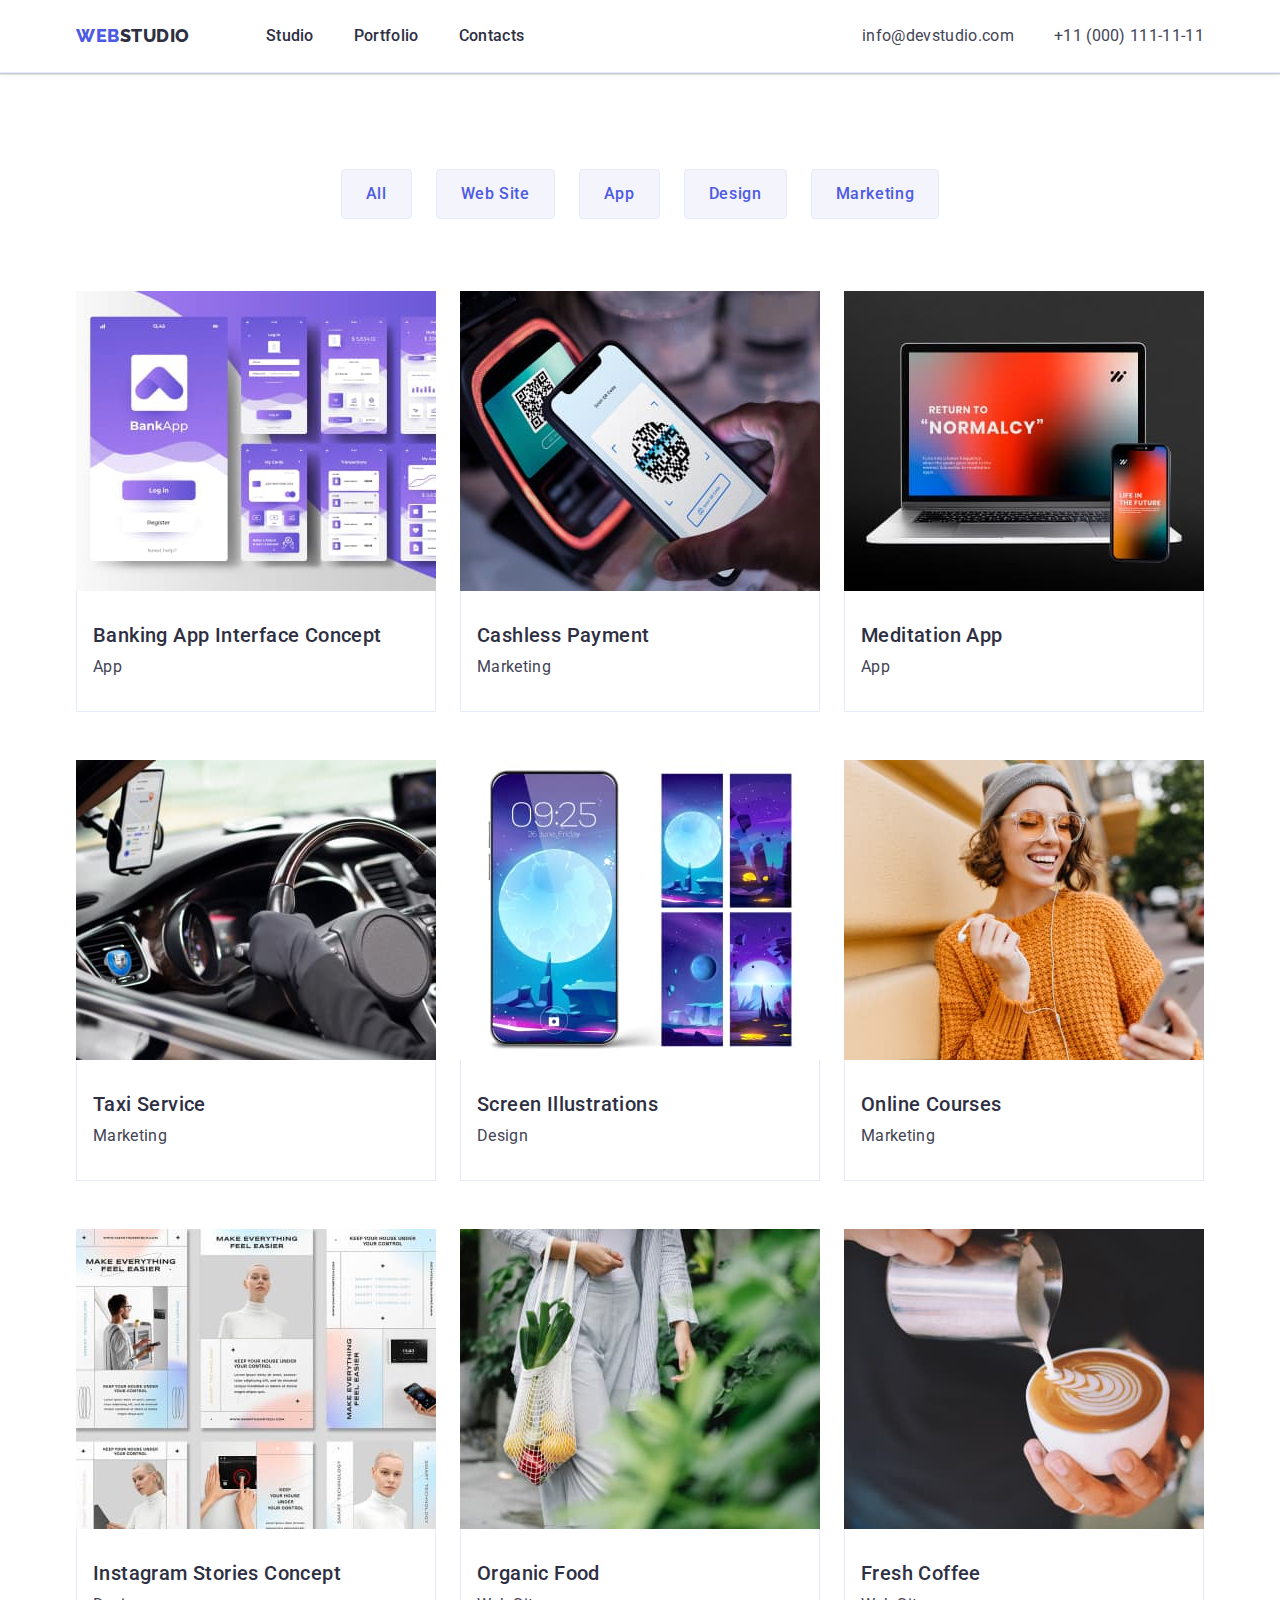
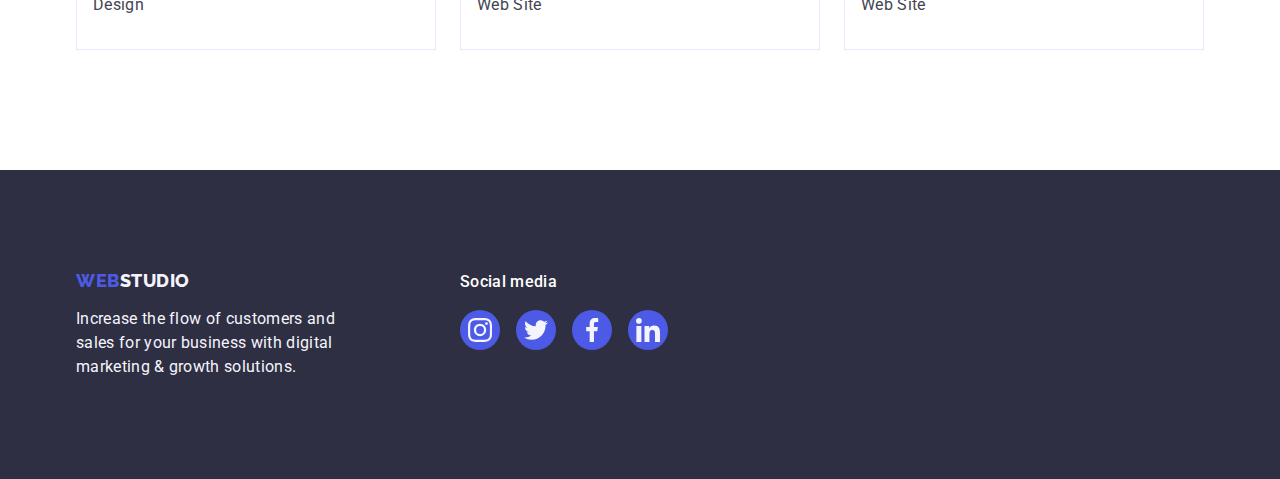
==== portfolio.html @ 433a804f "Initial commit" ====
<!DOCTYPE html>
<html lang="en">
  <head>
    <meta charset="UTF-8" />
    <meta http-equiv="X-UA-Compatible" content="IE=edge" />
    <meta name="viewport" content="width=device-width, initial-scale=1.0" />

    <link rel="preconnect" href="https://fonts.googleapis.com" />
    <link rel="preconnect" href="https://fonts.gstatic.com" crossorigin />
    <link
      href="https://fonts.googleapis.com/css2?family=Raleway:wght@800&family=Roboto:wght@400;500;700;900&display=swap"
      rel="stylesheet"
    />
    <link
      rel="stylesheet"
      href="https://cdn.jsdelivr.net/npm/modern-normalize@1.1.0/modern-normalize.min.css"
    />
    <link rel="stylesheet" href="./css/styles.css" />

    <title>Document</title>
  </head>
  <body>
    <header class="header-doun-line">
      <!-- navigation menu  -->
      <div class="header-container container">
        <nav class="header-nav">
          <a class="header-logo link" href="./index.html">
            Web<span class="header-studio-color">Studio</span>
          </a>
          <ul class="header-nav-list list">
            <li>
              <a href="./index.html" class="header-link link">Studio</a>
            </li>
            <li>
              <a href="./portfolio.html" class="header-link link">Portfolio</a>
            </li>
            <li>
              <a href="" class="header-link link">Contacts</a>
            </li>
          </ul>
        </nav>
        <address class="list">
          <ul class="header-list-address list">
            <li>
              <a class="header-adaress link" href="mailto:info@devstudio.com"
                >info@devstudio.com</a
              >
            </li>
            <li>
              <a class="header-adaress link" href="tel:+110001111111"
                >+11 (000) 111-11-11</a
              >
            </li>
          </ul>
        </address>
      </div>
    </header>
    <!-- main -->
    <main>
      <section class="pf-main">
        <!-- potfolio button -->
        <div class="container">
          <h1 class="portfolio-heading">portfolio list</h1>
          <ul class="pf-btn-container list">
            <li>
              <button class="pf-btn cursor-focus-pf" type="button">All</button>
            </li>
            <li>
              <button class="pf-btn cursor-focus-pf" type="button">
                Web Site
              </button>
            </li>
            <li>
              <button class="pf-btn cursor-focus-pf" type="button">App</button>
            </li>
            <li>
              <button class="pf-btn cursor-focus-pf" type="button">
                Design
              </button>
            </li>
            <li>
              <button class="pf-btn cursor-focus-pf" type="button">
                Marketing
              </button>
            </li>
          </ul>

          <!-- portfolio img -->

          <ul class="portfolio-container list">
            <li class="pf-list">
              <a class="pf-link link" href="">
                <img
                  src="./images/portfolio/img-1.jpg"
                  alt="Banking App Interface Concept"
                  width="360"
                  height="300"
                />
                <div class="pf-div">
                  <h2 class="project-heading">Banking App Interface Concept</h2>
                  <p class="project-direction">App</p>
                </div>
              </a>
            </li>
            <li class="pf-list">
              <a class="pf-link link" href="">
                <img
                  src="./images/portfolio/img-2.jpg"
                  alt="Cashless Payment"
                  width="360"
                  height="300"
                />
                <div class="pf-div">
                  <h2 class="project-heading">Cashless Payment</h2>
                  <p class="project-direction">Marketing</p>
                </div>
              </a>
            </li>
            <li class="pf-list">
              <a class="pf-link link" href="">
                <img
                  src="./images/portfolio/img-3.jpg"
                  alt="Meditation App"
                  width="360"
                  height="300"
                />
                <div class="pf-div">
                  <h2 class="project-heading">Meditation App</h2>
                  <p class="project-direction">App</p>
                </div>
              </a>
            </li>
            <li class="pf-list">
              <a class="pf-link link" href="">
                <img
                  src="./images/portfolio/img-4.jpg"
                  alt="Taxi Service"
                  width="360"
                  height="300"
                />
                <div class="pf-div">
                  <h2 class="project-heading">Taxi Service</h2>
                  <p class="project-direction">Marketing</p>
                </div>
              </a>
            </li>
            <li class="pf-list">
              <a class="pf-link link" href="">
                <img
                  src="./images/portfolio/img-5.jpg"
                  alt="Screen Illustrations"
                  width="360"
                  height="300"
                />
                <div class="pf-div">
                  <h2 class="project-heading">Screen Illustrations</h2>
                  <p class="project-direction">Design</p>
                </div>
              </a>
            </li>
            <li class="pf-list">
              <a class="pf-link link" href="">
                <img
                  src="./images/portfolio/img-6.jpg"
                  alt="Online Courses"
                  width="360"
                  height="300"
                />
                <div class="pf-div">
                  <h2 class="project-heading">Online Courses</h2>
                  <p class="project-direction">Marketing</p>
                </div>
              </a>
            </li>
            <li class="pf-list">
              <a class="pf-link link" href="">
                <img
                  src="./images/portfolio/img-7.jpg"
                  alt="Instagram Stories Concept"
                  width="360"
                  height="300"
                />
                <div class="pf-div">
                  <h2 class="project-heading">Instagram Stories Concept</h2>
                  <p class="project-direction">Design</p>
                </div>
              </a>
            </li>
            <li class="pf-list">
              <a class="pf-link link" href="">
                <img
                  src="./images/portfolio/img-8.jpg"
                  alt="Organic Food"
                  width="360"
                  height="300"
                />
                <div class="pf-div">
                  <h2 class="project-heading">Organic Food</h2>
                  <p class="project-direction">Web Site</p>
                </div>
              </a>
            </li>
            <li class="pf-list">
              <a class="pf-link link" href="">
                <img
                  src="./images/portfolio/img-9.jpg"
                  alt="Fresh Coffee"
                  width="360"
                  height="300"
                />
                <div class="pf-div">
                  <h2 class="project-heading">Fresh Coffee</h2>
                  <p class="project-direction">Web Site</p>
                </div>
              </a>
            </li>
          </ul>
        </div>
      </section>
    </main>
    <!-- footer section -->
    <footer class="footer-section">
      <div class="footer-container container">
        <div class="footer-left-side">
          <a class="footer-logo link" href="./index.html">
            Web<span class="studio-footer-color">Studio</span>
          </a>
          <p class="footer-indent">
            Increase the flow of customers and sales for your business with
            digital marketing & growth solutions.
          </p>
        </div>
        <div class="footer-right-side">
          <p class="footer-indent-social">Social media</p>
          <ul class="footer-socials list">
            <li class="footer-li">
              <a
                class="footer-social-link link"
                href=""
                target="_blank"
                rel="noopener noreferrer"
                aria-label="Instagram icon"
              >
                <svg class="footer-svg" width="24" height="24">
                  <use href="./images/icon.svg#icon-instagram"></use>
                </svg>
              </a>
            </li>
            <li class="footer-li">
              <a
                class="footer-social-link link"
                href=""
                target="_blank"
                rel="noopener noreferrer"
                aria-label="Twitter icon"
              >
                <svg class="footer-svg" width="24" height="24">
                  <use href="./images/icon.svg#icon-twitter"></use>
                </svg>
              </a>
            </li>
            <li class="footer-li">
              <a
                class="footer-social-link link"
                href=""
                target="_blank"
                rel="noopener noreferrer"
                aria-label="Facebook icon"
              >
                <svg class="footer-svg" width="24" height="24">
                  <use href="./images/icon.svg#icon-facebook"></use>
                </svg>
              </a>
            </li>
            <li class="footer-li">
              <a
                class="footer-social-link link"
                href=""
                target="_blank"
                rel="noopener noreferrer"
                aria-label="Linkedinicon"
              >
                <svg class="footer-svg" width="24" height="24">
                  <use href="./images/icon.svg#icon-linkedin"></use>
                </svg>
              </a>
            </li>
          </ul>
        </div>
      </div>
    </footer>
  </body>
</html>
---- css/styles.css ----
:root {
  --heading-color: #2e2f42;
  --text-color: #434455;
  --logo-clr-web: #4d5ae5;
  --logo-clr-dark: #2e2f42;
  --logo-clr-light: #f4f4fd;
  --background-page: #ffffff;
  --header-link-normal: #2e2f42;
  --header-link-hover: #404bbf;
  --address-normal: #434455;
  --address-hover: #404bbf;
}

body {
  font-family: "Raleway", sans-serif;
  font-family: "Roboto", sans-serif;
  color: var(--text-color);
  background-color: var(--background-page);
}

/* reset start */
h1,
h2,
h3,
h4,
h5,
h6,
p {
  margin: 0;
}

img {
  display: block;
}

.list {
  list-style: none;
  padding: 0;
  margin: 0;
}

.link {
  text-decoration: none;
}

.section {
  padding-top: 120px;
  padding-bottom: 120px;
}

.container {
  width: 1158px;
  margin-left: auto;
  margin-right: auto;
  padding-left: 15px;
  padding-right: 15px;
}

/* header  */
.header-doun-line {
  border-bottom: 1px solid #e7e9fc;
  box-shadow: 0px 2px 1px rgba(46, 47, 66, 0.08),
    0px 1px 1px rgba(46, 47, 66, 0.16), 0px 1px 6px rgba(46, 47, 66, 0.08);
}

.header-container {
  display: flex;
  align-items: center;
}

.header-logo {
  font-family: "Raleway", sans-serif;
  font-style: normal;
  font-weight: 800;
  font-size: 18px;
  line-height: 1.17;
  display: flex;
  align-items: center;
  letter-spacing: 0.03em;
  text-transform: uppercase;
  color: var(--logo-clr-web);
  margin-right: 76px;
  padding-top: 24px;
  padding-bottom: 24px;
}

.header-studio-color {
  color: var(--logo-clr-dark);
}

.header-nav {
  display: flex;
  align-items: center;
  margin-right: auto;
}

.header-nav-list {
  display: flex;
  align-items: center;
  gap: 40px;
}

.header-link {
  display: block;
  padding-top: 24px;
  padding-bottom: 24px;
  font-weight: 500;
  font-size: 16px;
  line-height: 1.5;
  letter-spacing: 0.02em;
  color: var(--header-link-normal);
}

.header-link:hover,
.header-link:focus {
  color: var(--header-link-hover);
}

.header-adaress {
  display: block;
  padding-top: 24px;
  padding-bottom: 24px;
  font-style: normal;
  font-size: 16px;
  line-height: 1.5;
  letter-spacing: 0.02em;
  color: var(--address-normal);
}

.header-adaress:hover,
.header-adaress:focus {
  color: var(--address-hover);
}

.header-list-address {
  display: flex;
  gap: 40px;
}

/* hero */
.hero-section {
  padding-top: 188px;
  padding-bottom: 188px;
  max-width: 1440px;
  margin-right: auto;
  margin-left: auto;
  background-color: rgba(46, 47, 66, 0.7);
  background-image: linear-gradient(
      rgba(46, 47, 66, 0.7),
      rgba(46, 47, 66, 0.7)
    ),
    url(../images/hero/herobg.jpg);
  background-repeat: no-repeat;
  background-position: center;
  background-size: cover;
}

.hero-heading {
  font-family: "Roboto", sans-serif;
  font-weight: 700;
  font-size: 56px;
  line-height: 1.07;
  text-align: center;
  letter-spacing: 0.02em;
  color: #ffffff;
  max-width: 496px;
  margin-right: auto;
  margin-bottom: 48px;
  margin-left: auto;
}

.hero-button {
  font-family: "Roboto", sans-serif;
  font-weight: 500;
  font-size: 16px;
  line-height: 1.5;
  display: block;
  letter-spacing: 0.04em;
  color: #ffffff;
  background: #4d5ae5;
  min-width: 169px;
  height: 56px;
  padding: 16px 32px;
  border: none;
  box-shadow: 0px 4px 4px rgba(0, 0, 0, 0.15);
  border-radius: 4px;
  margin-left: auto;
  margin-right: auto;
  cursor: pointer;
}

.hero-button:hover,
.hero-button:focus {
  background: #404bbf;
  cursor: pointe;
}

/* studio */

.section {
  padding: 120px 0;
}

.studio-heading-none {
  position: absolute;
  width: 1px;
  height: 1px;
  margin: -1px;
  border: 0;
  padding: 0;
  white-space: nowrap;
  clip-path: inset(100%);
  clip: rect(0 0 0 0);
  overflow: hidden;
}

.studio-container {
  min-height: 388px;
  padding-top: 120px;
  padding-right: 15px;
  padding-bottom: 120px;
  padding-left: 15px;
}

.studio-container-ul {
  display: flex;
  gap: 24px;
}

.studio-list-item {
  flex-basis: calc((100% - 72px) / 4);
}

.studio-container-div {
  display: flex;
  justify-content: center;
  align-items: center;
  width: 264px;
  height: 112px;
  background: #f4f4fd;
  border-radius: 4px;
  margin-bottom: 8px;
}

.studio-heading {
  font-weight: 500;
  font-size: 20px;
  line-height: 1.2;
  letter-spacing: 0.02em;
  color: var(--heading-color);
  margin-bottom: 8px;
}

.studio-indent {
  font-size: 16px;
  line-height: 1.5;
  letter-spacing: 0.02em;
  color: var(--text-color);
}

/* What are we doing */
.doing-heading {
  font-weight: 700;
  font-size: 36px;
  line-height: 1.11;
  text-align: center;
  letter-spacing: 0.02em;
  text-transform: capitalize;
  color: var(--heading-color);
  margin-bottom: 72px;
}

.doing-container {
  display: flex;
  gap: 24px;
}

.doing-list {
  width: calc((100% - 48px) / 3);
}

.doing-container-content {
  padding-bottom: 120px;
}

/* our team section */
.team-section {
  background-color: #f4f4fd;
  padding-top: 120px;
  padding-bottom: 120px;
}

.team-heading {
  font-weight: 700;
  font-size: 36px;
  line-height: 1.11;
  text-align: center;
  letter-spacing: 0.02em;
  text-transform: capitalize;
  color: var(--heading-color);
  margin-bottom: 72px;
}

.team-container {
  display: flex;
  gap: 24px;
}

.team-style-list {
  background-color: #ffffff;
  box-shadow: 0px 1px 6px rgba(46, 47, 66, 0.08),
    0px 1px 1px rgba(46, 47, 66, 0.16), 
    0px 2px 1px rgba(46, 47, 66, 0.08);
  border-radius: 0px 0px 4px 4px;
}

.team-name-position {
  padding: 32px 0;
  border-radius: 0px 0px 4px 4px;
}

.team-name-heading {
  font-weight: 500;
  font-size: 20px;
  line-height: 1.2;
  text-align: center;
  letter-spacing: 0.02em;
  color: var(--heading-color);
  margin-bottom: 8px;
}

.team-position {
  padding-top: 8px;
  font-size: 16px;
  line-height: 1.5;
  text-align: center;
  letter-spacing: 0.02em;
  color: var(--text-color);
  margin-bottom: 8px;
}

/* social-link */
.socials {
  display: flex;
  justify-content: center;
  gap: 24px;
}

.social-link {
  display: flex;
  justify-content: center;
  align-items: center;
  width: 40px;
  height: 40px;
  background-color: #4d5ae5;
  border-radius: 50%;
}

.social-link:hover,
.social-link:focus {
  background-color: #404bbf;
}

.socials-svg {
  fill: #f4f4fd;
}

/* customers */
.customers-heading {
  font-family: "Roboto";
  font-style: normal;
  font-weight: 700;
  font-size: 36px;
  line-height: 1.1;
  text-align: center;
  letter-spacing: 0.02em;
  text-transform: capitalize;
  color: #2e2f42;
  margin-bottom: 72px;
}

.customers-ul {
  display: flex;
  gap: 24px;
}

.customers-icon {
  width: calc((100% - 120px) / 6);
  height: 88px;
}

.customers-a {
  color: #8e8f99;
  display: flex;
  justify-content: center;
  align-items: center;
  width: 100%;
  height: 100%;
  border: 1px solid #8e8f99;
  border-radius: 4px;
}
.customers-a:hover,
.customers-a:focus {
  color: #404bbf;
  border-color: #404bbf;
}

.customers-svg {
  fill: currentColor;
}

/* footer sectio */
.footer-section {
  padding-top: 100px;
  padding-bottom: 100px;
  background-color: #2e2f42;
}

.footer-container {
  display: flex;
  align-items: baseline;
  gap: 120px;
}

.footer-left-side {
}
.footer-right-side {
}

.footer-logo {
  font-family: "Raleway", sans-serif;
  font-style: normal;
  font-weight: 800;
  font-size: 18px;
  line-height: 1.17;
  display: inline-block;
  align-items: center;
  letter-spacing: 0.03em;
  text-transform: uppercase;
  color: var(--logo-clr-web);
  margin-bottom: 16px;
}

.studio-footer-color {
  color: var(--logo-clr-light);
}

.footer-indent {
  width: 264px;
  font-size: 16px;
  line-height: 1.5;
  letter-spacing: 0.02em;
  color: #f4f4fd;
}

/* social-link */
.footer-indent-social {
  font-family: "Roboto";
  font-style: normal;
  font-weight: 500;
  font-size: 16px;
  line-height: 1.5;
  letter-spacing: 0.02em;
  color: #ffffff;
  margin-bottom: 16px;
}

.footer-socials {
  display: flex;
  justify-content: center;
  gap: 16px;
}

.footer-social-link {
  display: flex;
  justify-content: center;
  align-items: center;
  width: 40px;
  height: 40px;
  background-color: #4d5ae5;
  border-radius: 50%;
}

.footer-social-link:hover,
.footer-social-link:focus {
  background-color: #31d0aa;
}

.footer-svg {
  fill: #f4f4fd;
}

/* --------- */
/* portfolio */
/* --------- */

/* main */
.pf-main {
  padding-top: 96px;
  padding-bottom: 120px;
}

.portfolio-heading {
  position: absolute;
  width: 1px;
  height: 1px;
  margin: -1px;
  border: 0;
  padding: 0;
  white-space: nowrap;
  clip-path: inset(100%);
  clip: rect(0 0 0 0);
  overflow: hidden;
}

.pf-btn-container {
  display: flex;
  justify-content: center;
  gap: 24px;
  margin-bottom: 72px;
}

.pf-btn {
  font-family: "Roboto", sans-serif;
  font-style: normal;
  font-weight: 500;
  font-size: 16px;
  line-height: 1.5;
  display: flex;
  letter-spacing: 0.04em;
  color: #4d5ae5;
  background-color: #f4f4fd;
  border: 1px solid #e7e9fc;
  padding: 12px 24px;
  border-radius: 4px;
  border-radius: 4px;
}

.cursor-focus-pf {
  cursor: pointer;
}

.pf-btn:hover,
.pf-btn:focus {
  background: #404bbf;
  color: #ffffff;
  border: 1px solid transparent;
  box-shadow: 0px 3px 1px rgba(0, 0, 0, 0.1), 0px 2px 1px rgba(0, 0, 0, 0.08),
    0px 2px 2px rgba(0, 0, 0, 0.12);
}

/* portfolio */

.portfolio-container {
  display: flex;
  flex-wrap: wrap;
  column-gap: 24px;
  row-gap: 48px;
}

.pf-list {
  width: calc((100% - 48px) / 3);
}

.pf-link {
  display: block;
}

.pf-link:hover,
.pf-link:focus {
  /* border: 1px solid #f4f4fd; */
  box-shadow: 0px 1px 6px rgba(46, 47, 66, 0.08),
    0px 1px 1px rgba(46, 47, 66, 0.16), 0px 2px 1px rgba(46, 47, 66, 0.08);
}

.pf-div {
  padding: 32px 16px;
  border: 1px solid #e7e9fc;
  border-top: none;
}

.project-heading {
  font-weight: 500;
  font-size: 20px;
  line-height: 1.2;
  letter-spacing: 0.02em;
  color: var(--heading-color);
  margin-bottom: 8px;
}

.project-direction {
  font-size: 16px;
  line-height: 1.5;
  letter-spacing: 0.02em;
  color: var(--text-color);
}
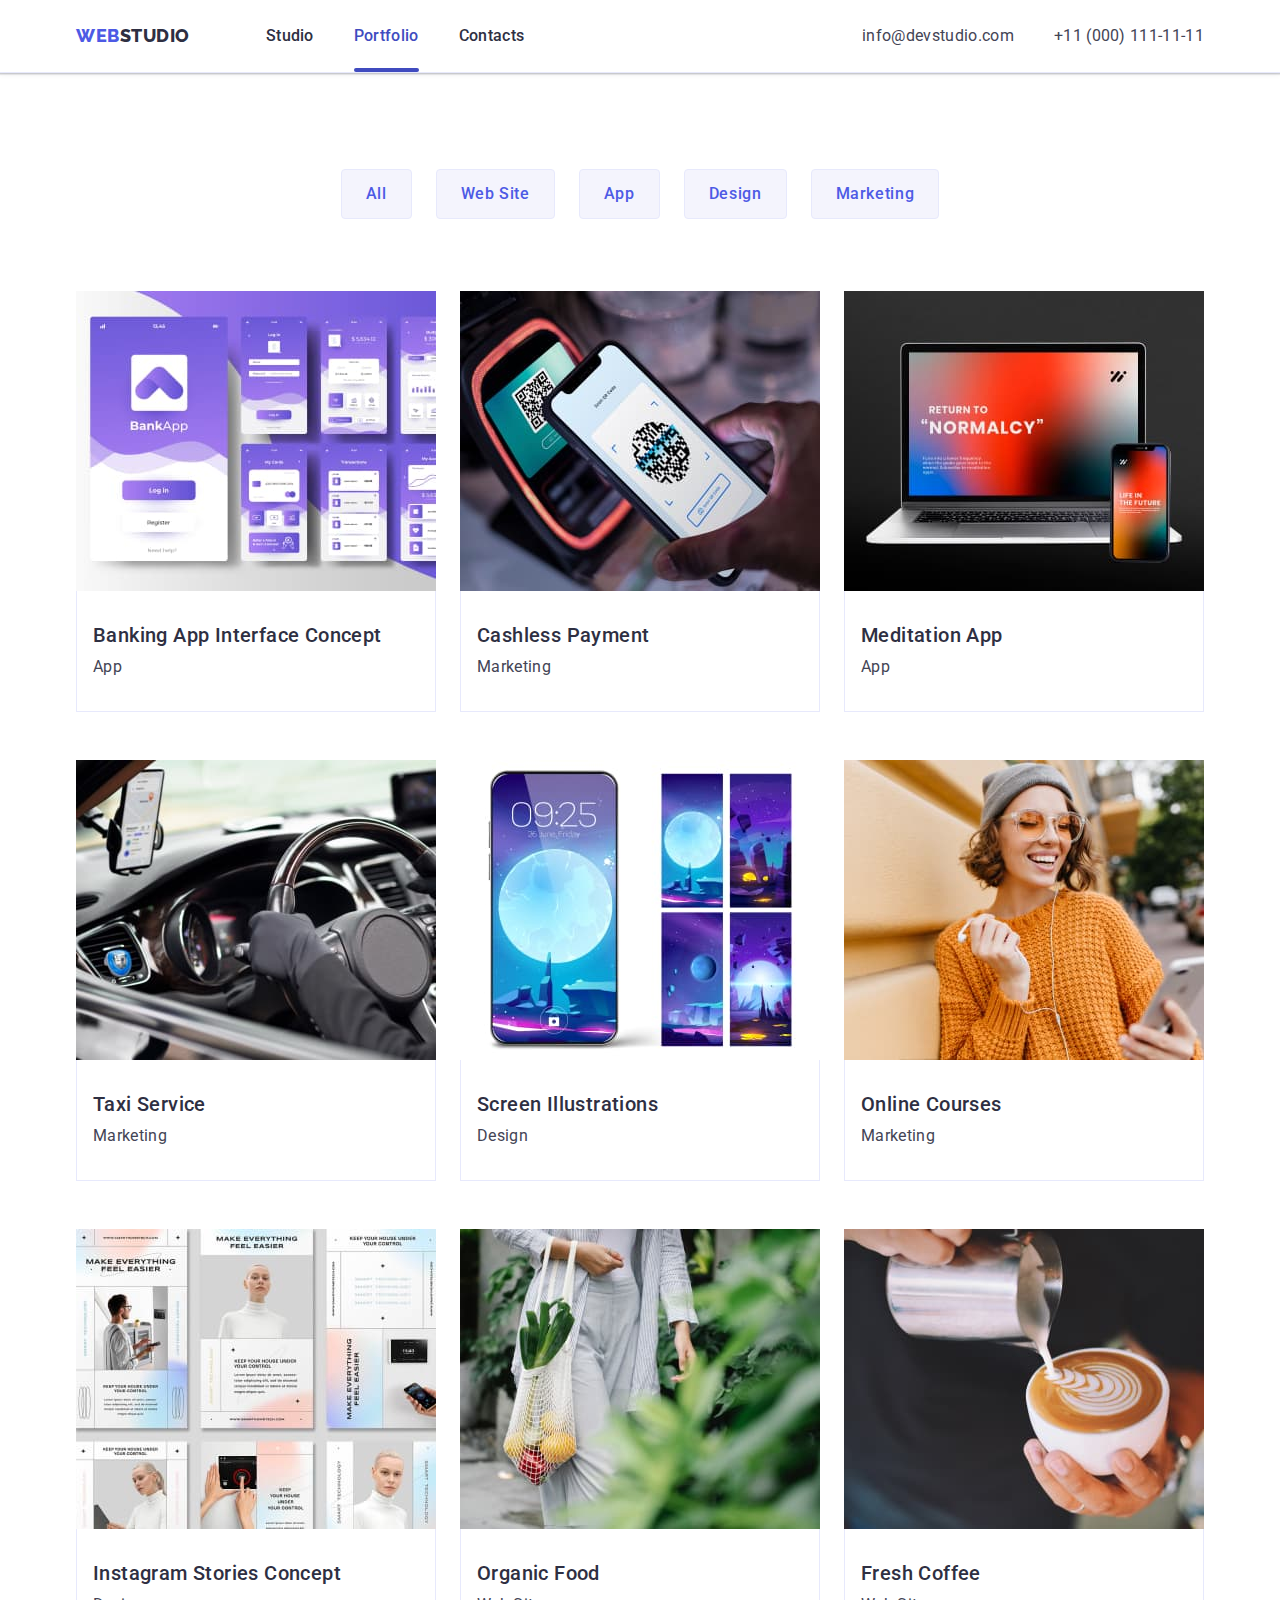
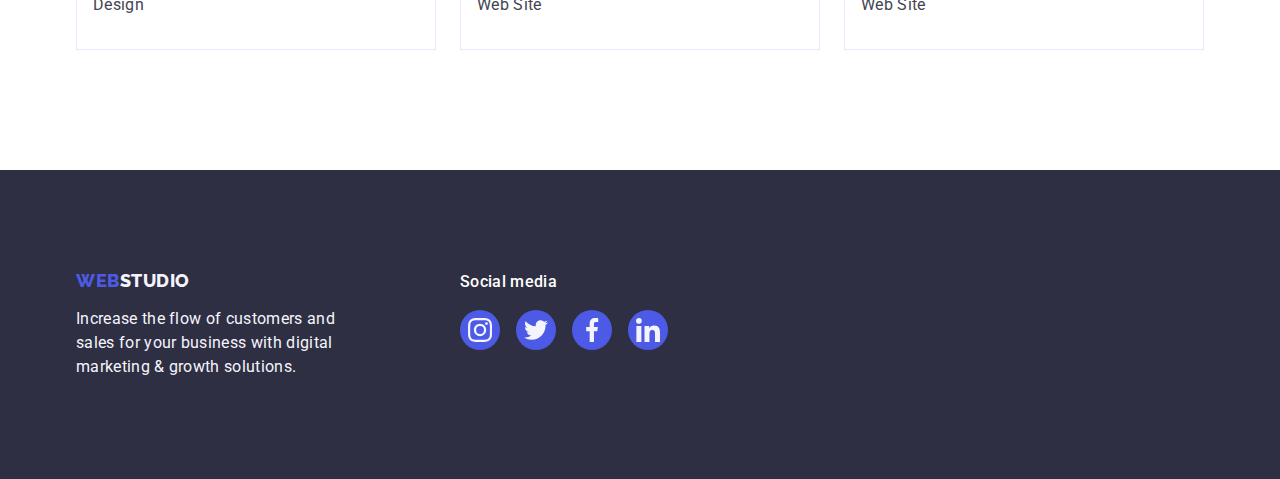
==== commit ee5a0ed7: "up1930" ====
--- a/portfolio.html
+++ b/portfolio.html
@@ -29,13 +29,15 @@
           </a>
           <ul class="header-nav-list list">
             <li>
-              <a href="./index.html" class="header-link link">Studio</a>
-            </li>
-            <li>
-              <a href="./portfolio.html" class="header-link link">Portfolio</a>
-            </li>
-            <li>
-              <a href="" class="header-link link">Contacts</a>
+              <a class="header-link link" href="./index.html">Studio</a>
+            </li>
+            <li>
+              <a class="header-link current link" href="./portfolio.html"
+                >Portfolio</a
+              >
+            </li>
+            <li>
+              <a class="header-link link" href="">Contacts</a>
             </li>
           </ul>
         </nav>
@@ -90,12 +92,21 @@
           <ul class="portfolio-container list">
             <li class="pf-list">
               <a class="pf-link link" href="">
-                <img
-                  src="./images/portfolio/img-1.jpg"
-                  alt="Banking App Interface Concept"
-                  width="360"
-                  height="300"
-                />
+                <div class="pf-link-popup">
+                  <img
+                    src="./images/portfolio/img-1.jpg"
+                    alt="Banking App Interface Concept"
+                    width="360"
+                    height="300"
+                  />
+                  <div class="overlay">
+                    <p class="popup-text">
+                      14 Stylish and User-Friendly App Design Concepts · Task
+                      Manager App · Calorie Tracker App · Exotic Fruit Ecommerce
+                      App · Cloud Storage App
+                    </p>
+                  </div>
+                </div>
                 <div class="pf-div">
                   <h2 class="project-heading">Banking App Interface Concept</h2>
                   <p class="project-direction">App</p>
--- a/css/styles.css
+++ b/css/styles.css
@@ -69,46 +69,50 @@
 }
 
 .header-logo {
+  margin-right: 76px;
+  padding-top: 24px;
+  padding-bottom: 24px;
+  display: flex;
+  align-items: center;
   font-family: "Raleway", sans-serif;
   font-style: normal;
   font-weight: 800;
   font-size: 18px;
   line-height: 1.17;
-  display: flex;
-  align-items: center;
   letter-spacing: 0.03em;
   text-transform: uppercase;
   color: var(--logo-clr-web);
-  margin-right: 76px;
+}
+
+.header-studio-color {
+  color: var(--logo-clr-dark);
+}
+
+.header-nav {
+  display: flex;
+  align-items: center;
+  margin-right: auto;
+}
+
+.header-nav-list {
+  display: flex;
+  align-items: center;
+  gap: 40px;
+}
+
+.header-link {
+  position: relative;
   padding-top: 24px;
   padding-bottom: 24px;
-}
-
-.header-studio-color {
-  color: var(--logo-clr-dark);
-}
-
-.header-nav {
-  display: flex;
-  align-items: center;
-  margin-right: auto;
-}
-
-.header-nav-list {
-  display: flex;
-  align-items: center;
-  gap: 40px;
-}
-
-.header-link {
   display: block;
-  padding-top: 24px;
-  padding-bottom: 24px;
   font-weight: 500;
   font-size: 16px;
   line-height: 1.5;
   letter-spacing: 0.02em;
   color: var(--header-link-normal);
+  transition-property: color, background-color;
+  transition-duration: 250ms;
+  transition-timing-function: cubic-bezier(0.4, 0, 0.2, 1);
 }
 
 .header-link:hover,
@@ -116,15 +120,39 @@
   color: var(--header-link-hover);
 }
 
+.header-link::after {
+  content: "";
+  position: absolute;
+  bottom: 0;
+  left: 0;
+  width: 100%;
+  height: 4px;
+  display: block;
+  border-radius: 2px;
+}
+
+.header-link.current {
+  color: var(--header-link-hover);
+}
+
+.header-link.current::after,
+.header-link:hover::after,
+.header-link:focus::after {
+  background-color: var(--header-link-hover);
+}
+
 .header-adaress {
-  display: block;
   padding-top: 24px;
   padding-bottom: 24px;
+  display: block;
   font-style: normal;
   font-size: 16px;
   line-height: 1.5;
   letter-spacing: 0.02em;
   color: var(--address-normal);
+  transition-property: color, background-color;
+  transition-duration: 250ms;
+  transition-timing-function: cubic-bezier(0.4, 0, 0.2, 1);
 }
 
 .header-adaress:hover,
@@ -144,18 +172,22 @@
   max-width: 1440px;
   margin-right: auto;
   margin-left: auto;
+  background-repeat: no-repeat;
+  background-position: center;
+  background-size: cover;
   background-color: rgba(46, 47, 66, 0.7);
   background-image: linear-gradient(
       rgba(46, 47, 66, 0.7),
       rgba(46, 47, 66, 0.7)
     ),
     url(../images/hero/herobg.jpg);
-  background-repeat: no-repeat;
-  background-position: center;
-  background-size: cover;
 }
 
 .hero-heading {
+  max-width: 496px;
+  margin-right: auto;
+  margin-bottom: 48px;
+  margin-left: auto;
   font-family: "Roboto", sans-serif;
   font-weight: 700;
   font-size: 56px;
@@ -163,30 +195,30 @@
   text-align: center;
   letter-spacing: 0.02em;
   color: #ffffff;
-  max-width: 496px;
-  margin-right: auto;
-  margin-bottom: 48px;
-  margin-left: auto;
 }
 
 .hero-button {
-  font-family: "Roboto", sans-serif;
-  font-weight: 500;
-  font-size: 16px;
-  line-height: 1.5;
-  display: block;
-  letter-spacing: 0.04em;
-  color: #ffffff;
-  background: #4d5ae5;
   min-width: 169px;
   height: 56px;
   padding: 16px 32px;
+  margin-left: auto;
+  margin-right: auto;
+  display: block;
+  letter-spacing: 0.04em;
+
+  font-family: "Roboto", sans-serif;
+  font-weight: 500;
+  font-size: 16px;
+  line-height: 1.5;
+  color: #ffffff;
+  background: #4d5ae5;
   border: none;
   box-shadow: 0px 4px 4px rgba(0, 0, 0, 0.15);
   border-radius: 4px;
-  margin-left: auto;
-  margin-right: auto;
   cursor: pointer;
+  transition-property: color, background-color;
+  transition-duration: 250ms;
+  transition-timing-function: cubic-bezier(0.4, 0, 0.2, 1);
 }
 
 .hero-button:hover,
@@ -232,23 +264,23 @@
 }
 
 .studio-container-div {
-  display: flex;
-  justify-content: center;
-  align-items: center;
   width: 264px;
   height: 112px;
+  margin-bottom: 8px;
+  display: flex;
+  justify-content: center;
+  align-items: center;
   background: #f4f4fd;
   border-radius: 4px;
+}
+
+.studio-heading {
   margin-bottom: 8px;
-}
-
-.studio-heading {
   font-weight: 500;
   font-size: 20px;
   line-height: 1.2;
   letter-spacing: 0.02em;
   color: var(--heading-color);
-  margin-bottom: 8px;
 }
 
 .studio-indent {
@@ -260,6 +292,7 @@
 
 /* What are we doing */
 .doing-heading {
+  margin-bottom: 72px;
   font-weight: 700;
   font-size: 36px;
   line-height: 1.11;
@@ -267,7 +300,6 @@
   letter-spacing: 0.02em;
   text-transform: capitalize;
   color: var(--heading-color);
-  margin-bottom: 72px;
 }
 
 .doing-container {
@@ -285,12 +317,13 @@
 
 /* our team section */
 .team-section {
-  background-color: #f4f4fd;
   padding-top: 120px;
   padding-bottom: 120px;
+  background-color: #f4f4fd;
 }
 
 .team-heading {
+  margin-bottom: 72px;
   font-weight: 700;
   font-size: 36px;
   line-height: 1.11;
@@ -298,7 +331,6 @@
   letter-spacing: 0.02em;
   text-transform: capitalize;
   color: var(--heading-color);
-  margin-bottom: 72px;
 }
 
 .team-container {
@@ -309,8 +341,7 @@
 .team-style-list {
   background-color: #ffffff;
   box-shadow: 0px 1px 6px rgba(46, 47, 66, 0.08),
-    0px 1px 1px rgba(46, 47, 66, 0.16), 
-    0px 2px 1px rgba(46, 47, 66, 0.08);
+    0px 1px 1px rgba(46, 47, 66, 0.16), 0px 2px 1px rgba(46, 47, 66, 0.08);
   border-radius: 0px 0px 4px 4px;
 }
 
@@ -320,23 +351,23 @@
 }
 
 .team-name-heading {
+  margin-bottom: 8px;
   font-weight: 500;
   font-size: 20px;
   line-height: 1.2;
   text-align: center;
   letter-spacing: 0.02em;
   color: var(--heading-color);
-  margin-bottom: 8px;
 }
 
 .team-position {
   padding-top: 8px;
+  margin-bottom: 8px;
   font-size: 16px;
   line-height: 1.5;
   text-align: center;
   letter-spacing: 0.02em;
   color: var(--text-color);
-  margin-bottom: 8px;
 }
 
 /* social-link */
@@ -347,13 +378,17 @@
 }
 
 .social-link {
-  display: flex;
-  justify-content: center;
-  align-items: center;
   width: 40px;
   height: 40px;
+  display: flex;
+  justify-content: center;
+  align-items: center;
+
   background-color: #4d5ae5;
   border-radius: 50%;
+  transition-property: color, background-color;
+  transition-duration: 250ms;
+  transition-timing-function: cubic-bezier(0.4, 0, 0.2, 1);
 }
 
 .social-link:hover,
@@ -367,6 +402,7 @@
 
 /* customers */
 .customers-heading {
+  margin-bottom: 72px;
   font-family: "Roboto";
   font-style: normal;
   font-weight: 700;
@@ -376,7 +412,6 @@
   letter-spacing: 0.02em;
   text-transform: capitalize;
   color: #2e2f42;
-  margin-bottom: 72px;
 }
 
 .customers-ul {
@@ -390,14 +425,17 @@
 }
 
 .customers-a {
-  color: #8e8f99;
-  display: flex;
-  justify-content: center;
-  align-items: center;
   width: 100%;
   height: 100%;
+  display: flex;
+  justify-content: center;
+  align-items: center;
+  color: #8e8f99;
   border: 1px solid #8e8f99;
   border-radius: 4px;
+  transition-property: color, background-color;
+  transition-duration: 250ms;
+  transition-timing-function: cubic-bezier(0.4, 0, 0.2, 1);
 }
 .customers-a:hover,
 .customers-a:focus {
@@ -428,17 +466,17 @@
 }
 
 .footer-logo {
+  margin-bottom: 16px;
+  display: inline-block;
+  align-items: center;
   font-family: "Raleway", sans-serif;
   font-style: normal;
   font-weight: 800;
   font-size: 18px;
   line-height: 1.17;
-  display: inline-block;
-  align-items: center;
   letter-spacing: 0.03em;
   text-transform: uppercase;
   color: var(--logo-clr-web);
-  margin-bottom: 16px;
 }
 
 .studio-footer-color {
@@ -455,6 +493,7 @@
 
 /* social-link */
 .footer-indent-social {
+  margin-bottom: 16px;
   font-family: "Roboto";
   font-style: normal;
   font-weight: 500;
@@ -462,7 +501,6 @@
   line-height: 1.5;
   letter-spacing: 0.02em;
   color: #ffffff;
-  margin-bottom: 16px;
 }
 
 .footer-socials {
@@ -472,13 +510,16 @@
 }
 
 .footer-social-link {
-  display: flex;
-  justify-content: center;
-  align-items: center;
   width: 40px;
   height: 40px;
+  display: flex;
+  justify-content: center;
+  align-items: center;
   background-color: #4d5ae5;
   border-radius: 50%;
+  transition-property: color, background-color;
+  transition-duration: 250ms;
+  transition-timing-function: cubic-bezier(0.4, 0, 0.2, 1);
 }
 
 .footer-social-link:hover,
@@ -514,26 +555,29 @@
 }
 
 .pf-btn-container {
+  margin-bottom: 72px;
   display: flex;
   justify-content: center;
   gap: 24px;
-  margin-bottom: 72px;
 }
 
 .pf-btn {
+  padding: 12px 24px;
+  border-radius: 4px;
+  border-radius: 4px;
+  display: flex;
   font-family: "Roboto", sans-serif;
   font-style: normal;
   font-weight: 500;
   font-size: 16px;
   line-height: 1.5;
-  display: flex;
   letter-spacing: 0.04em;
   color: #4d5ae5;
   background-color: #f4f4fd;
   border: 1px solid #e7e9fc;
-  padding: 12px 24px;
-  border-radius: 4px;
-  border-radius: 4px;
+  transition-property: color, background-color;
+  transition-duration: 250ms;
+  transition-timing-function: cubic-bezier(0.4, 0, 0.2, 1);
 }
 
 .cursor-focus-pf {
@@ -564,6 +608,9 @@
 
 .pf-link {
   display: block;
+  transition-property: color, background-color;
+  transition-duration: 250ms;
+  transition-timing-function: cubic-bezier(0.4, 0, 0.2, 1);
 }
 
 .pf-link:hover,
@@ -573,6 +620,36 @@
     0px 1px 1px rgba(46, 47, 66, 0.16), 0px 2px 1px rgba(46, 47, 66, 0.08);
 }
 
+.pf-link-popup {
+  position: relative;
+  overflow: hidden;
+}
+
+.overlay {
+  position: absolute;
+  transform: translateY(100%);
+  top: 0;
+  left: 0;
+  width: 100%;
+  height: 100%;
+  padding-top: 40px;
+  padding-right: 32px;
+  padding-left: 32px;
+  text-align: left;
+  justify-content: start;
+  font-size: 16px;
+  line-height: 1.5;
+  letter-spacing: 0.02em;
+  color: #f4f4fd;
+  background-color: #4d5ae5;
+  transition-duration: 250ms;
+  transition-timing-function: cubic-bezier(0.4, 0, 0.2, 1);
+}
+
+.pf-link:hover .overlay {
+  transform: translateY(0);
+}
+
 .pf-div {
   padding: 32px 16px;
   border: 1px solid #e7e9fc;
